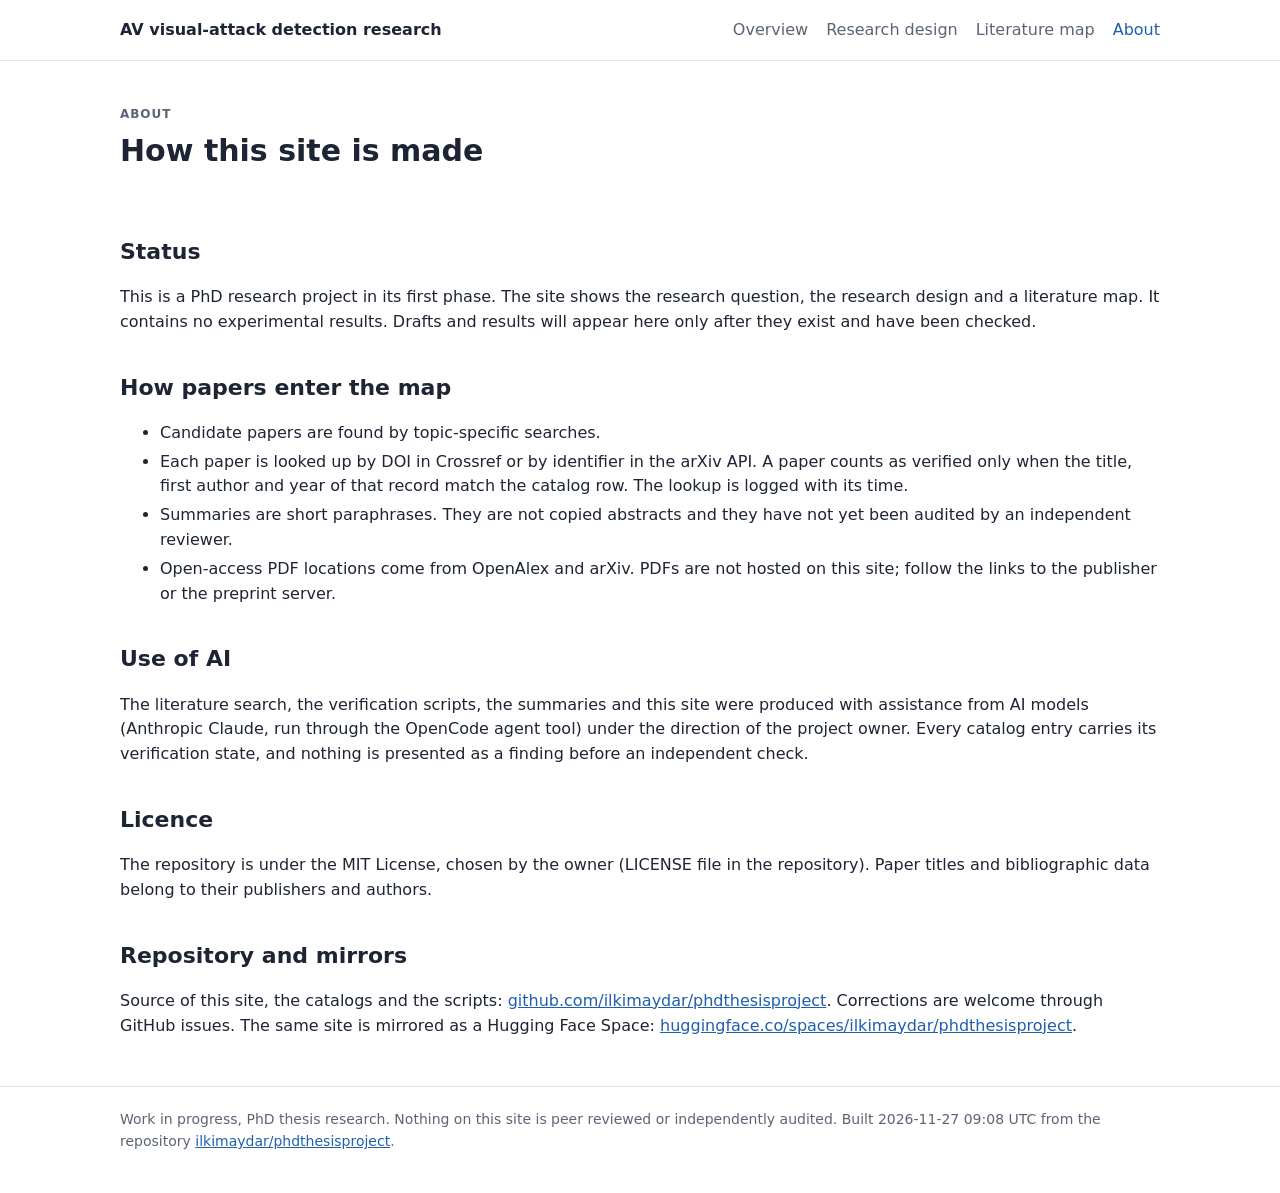
==== site/about.html @ 3220055a "Add light and optic attack harvest (16 verified rows, 338 candidates) New catalog LIT_OPT from an ar" ====
<!doctype html>
<html lang="en">
<head>
<meta charset="utf-8">
<meta name="viewport" content="width=device-width, initial-scale=1">
<title>About | Physical visual attacks on AV perception</title>
<meta name="description" content="PhD research: lightweight and explainable detection of physical visual adversarial attacks on object detection in autonomous vehicles. Work in progress.">
<link rel="stylesheet" href="assets/style.css">
</head>
<body>
<header class="site"><div class="wrap"><a class="brand" href="index.html">AV visual-attack detection research</a><nav><a href="index.html">Overview</a><a href="design.html">Research design</a><a href="literature.html">Literature map</a><a href="about.html" class="on">About</a></nav></div></header>
<main class="wrap">

<section class="hero"><div class="kicker">About</div><h1>How this site is made</h1></section>
<h2>Status</h2>
<p>This is a PhD research project in its first phase. The site shows the research question, the research design and a literature map. It contains no experimental results. Drafts and results will appear here only after they exist and have been checked.</p>
<h2>How papers enter the map</h2>
<ul class="tight">
<li>Candidate papers are found by topic-specific searches.</li>
<li>Each paper is looked up by DOI in Crossref or by identifier in the arXiv API. A paper counts as verified only when the title, first author and year of that record match the catalog row. The lookup is logged with its time.</li>
<li>Summaries are short paraphrases. They are not copied abstracts and they have not yet been audited by an independent reviewer.</li>
<li>Open-access PDF locations come from OpenAlex and arXiv. PDFs are not hosted on this site; follow the links to the publisher or the preprint server.</li>
</ul>
<h2>Use of AI</h2>
<p>The literature search, the verification scripts, the summaries and this site were produced with assistance from AI models (Anthropic Claude, run through the OpenCode agent tool) under the direction of the project owner. Every catalog entry carries its verification state, and nothing is presented as a finding before an independent check.</p>
<h2>Licence</h2>
<p>The repository is under the MIT License, chosen by the owner (LICENSE file in the repository). Paper titles and bibliographic data belong to their publishers and authors.</p>
<h2>Repository and mirrors</h2>
<p>Source of this site, the catalogs and the scripts: <a href="https://github.com/ilkimaydar/phdthesisproject">github.com/ilkimaydar/phdthesisproject</a>. Corrections are welcome through GitHub issues. The same site is mirrored as a Hugging Face Space: <a href="https://huggingface.co/spaces/ilkimaydar/phdthesisproject">huggingface.co/spaces/ilkimaydar/phdthesisproject</a>.</p>

</main>
<footer><div class="wrap">Work in progress, PhD thesis research. Nothing on this site is peer reviewed or independently audited. Built 2026-11-27 09:08 UTC from the repository <a href="https://github.com/ilkimaydar/phdthesisproject">ilkimaydar/phdthesisproject</a>.</div></footer>
</body>
</html>
---- site/assets/style.css ----
:root{--bg:#ffffff;--ink:#1d2433;--muted:#5b6475;--line:#e3e7ee;--soft:#f5f7fb;--accent:#1f5fae;--accent-soft:#e8f0fb;--warn:#8a5a00;--warn-soft:#fff6e0;--ok:#1d6b3a;--ok-soft:#e7f5ec}
*{box-sizing:border-box}
html{color-scheme:light}
body{margin:0;background:var(--bg);color:var(--ink);font:16px/1.55 system-ui,-apple-system,"Segoe UI",Roboto,Helvetica,Arial,sans-serif}
a{color:var(--accent)}
header.site{border-bottom:1px solid var(--line);background:#fff;position:sticky;top:0;z-index:5}
.wrap{max-width:1080px;margin:0 auto;padding:0 20px}
header.site .wrap{display:flex;align-items:center;justify-content:space-between;gap:16px;min-height:60px;flex-wrap:wrap}
.brand{font-weight:700;color:var(--ink);text-decoration:none}
nav a{margin-left:18px;text-decoration:none;color:var(--muted);font-weight:500}
nav a.on,nav a:hover{color:var(--accent)}
.hero{padding:44px 0 18px}
.kicker{text-transform:uppercase;letter-spacing:.08em;font-size:12px;color:var(--muted);font-weight:600}
h1{font-size:30px;line-height:1.25;margin:8px 0 12px}
h2{font-size:22px;margin:36px 0 12px}
h3{font-size:17px;margin:0 0 6px}
.lead{font-size:18px;color:var(--muted);max-width:820px}
.notice{background:var(--warn-soft);border:1px solid #f0dca6;color:var(--warn);border-radius:8px;padding:12px 14px;margin:18px 0;font-size:14.5px}
.grid{display:grid;gap:16px}
.g2{grid-template-columns:repeat(auto-fit,minmax(300px,1fr))}
.g3{grid-template-columns:repeat(auto-fit,minmax(230px,1fr))}
.card{border:1px solid var(--line);border-radius:10px;padding:16px 18px;background:#fff}
.card.soft{background:var(--soft)}
.card .tag{display:inline-block;font-size:12px;font-weight:600;color:var(--accent);background:var(--accent-soft);border-radius:999px;padding:2px 10px;margin-bottom:8px}
.stat{font-size:28px;font-weight:700}
.muted{color:var(--muted)}
.small{font-size:14px}
ol.contrib li,ul.tight li{margin:4px 0}
.flow{display:flex;flex-wrap:wrap;align-items:stretch;gap:8px;margin:12px 0}
.flow .step{flex:1 1 150px;border:1px solid var(--line);border-radius:10px;padding:10px 12px;background:var(--soft);font-size:14px}
.flow .step b{display:block;font-size:12px;text-transform:uppercase;letter-spacing:.06em;color:var(--muted);margin-bottom:4px}
.flow .arrow{align-self:center;color:var(--muted);font-weight:700}
dl.kv{display:grid;grid-template-columns:150px 1fr;gap:6px 14px;margin:10px 0}
dl.kv dt{color:var(--muted);font-size:14px}
dl.kv dd{margin:0}
.limit{border-left:3px solid #d9a441;padding:6px 12px;background:var(--warn-soft);font-size:14.5px;margin-top:10px}
.controls{display:flex;flex-wrap:wrap;gap:10px;margin:14px 0}
.controls input,.controls select{font:inherit;font-size:14.5px;padding:8px 10px;border:1px solid var(--line);border-radius:8px;background:#fff;color:var(--ink)}
.controls input{flex:1 1 260px}
table.papers{width:100%;border-collapse:collapse;font-size:14.5px}
table.papers th{position:sticky;top:60px;background:#fff;text-align:left;border-bottom:2px solid var(--line);padding:8px 6px;font-size:13px;color:var(--muted);cursor:pointer;white-space:nowrap}
table.papers td{border-bottom:1px solid var(--line);padding:9px 6px;vertical-align:top}
.title{font-weight:600}
.badge{display:inline-block;font-size:11.5px;border-radius:999px;padding:1px 8px;margin:2px 4px 2px 0;white-space:nowrap;border:1px solid var(--line);color:var(--muted)}
.badge.ok{color:var(--ok);background:var(--ok-soft);border-color:#bfe3cb}
.badge.pre{color:var(--warn);background:var(--warn-soft);border-color:#f0dca6}
.badge.topic{color:var(--accent);background:var(--accent-soft);border-color:#c9dbf3}
.links a{margin-right:10px;white-space:nowrap}
footer{border-top:1px solid var(--line);margin-top:48px;padding:22px 0 40px;color:var(--muted);font-size:14px}
@media (max-width:640px){h1{font-size:24px}dl.kv{grid-template-columns:1fr}nav a{margin-left:12px}}
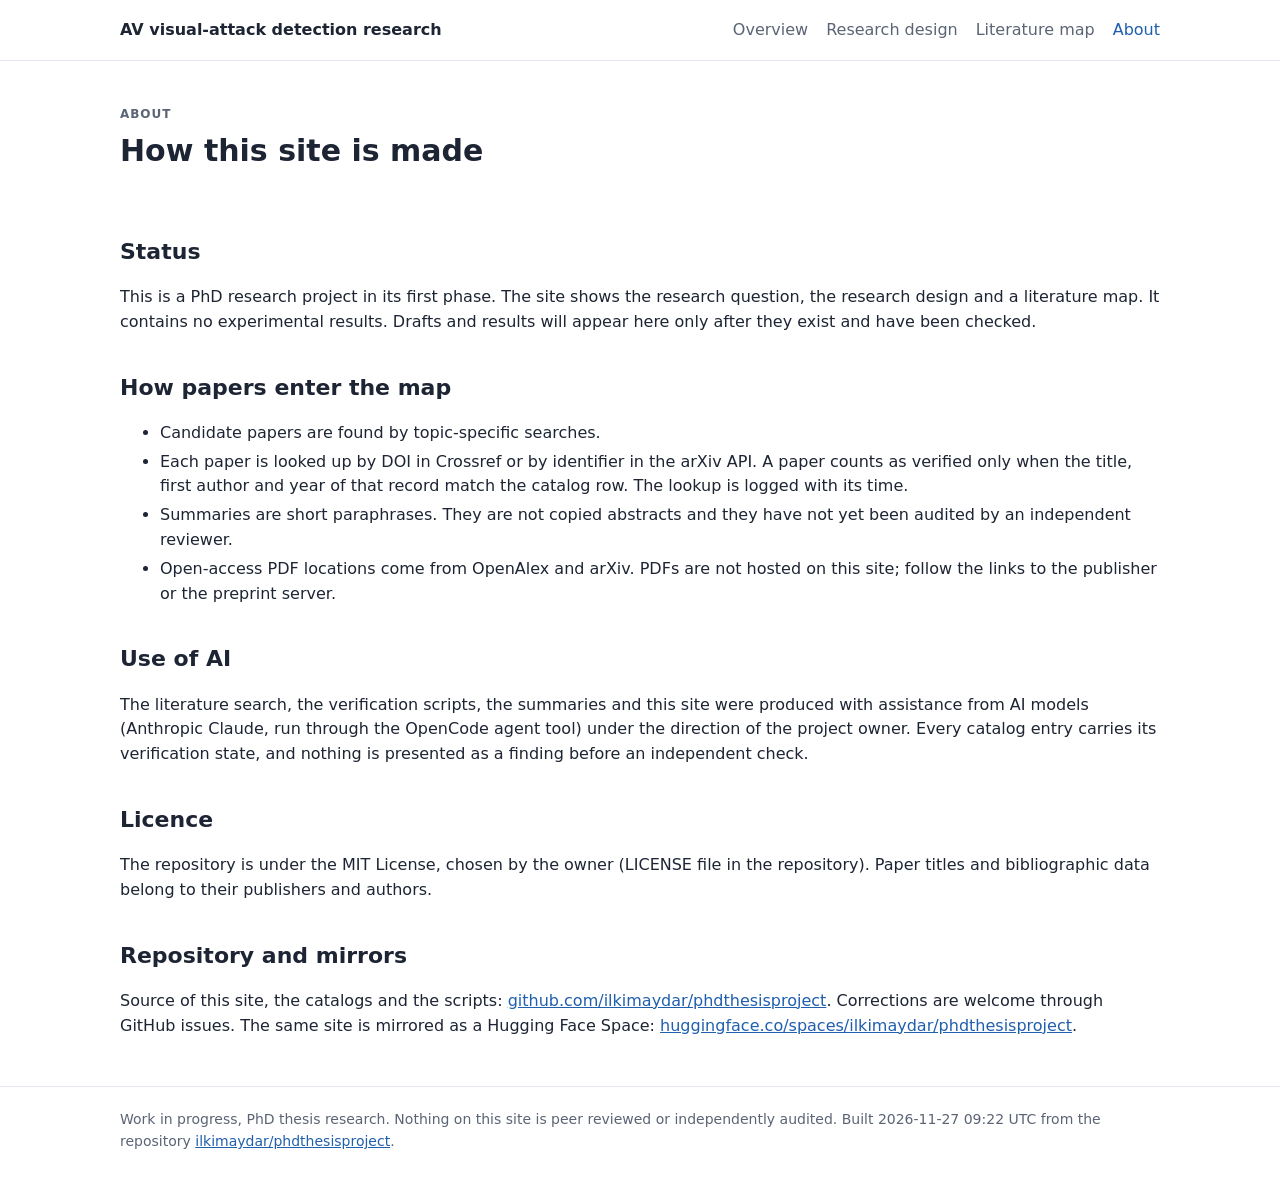
==== commit 4f9f1764: "Add three light and optic papers (laser-flare protection, glare reliability fusion, brightness-restr" ====
--- a/site/about.html
+++ b/site/about.html
@@ -29,6 +29,6 @@
 <p>Source of this site, the catalogs and the scripts: <a href="https://github.com/ilkimaydar/phdthesisproject">github.com/ilkimaydar/phdthesisproject</a>. Corrections are welcome through GitHub issues. The same site is mirrored as a Hugging Face Space: <a href="https://huggingface.co/spaces/ilkimaydar/phdthesisproject">huggingface.co/spaces/ilkimaydar/phdthesisproject</a>.</p>
 
 </main>
-<footer><div class="wrap">Work in progress, PhD thesis research. Nothing on this site is peer reviewed or independently audited. Built 2026-11-27 09:08 UTC from the repository <a href="https://github.com/ilkimaydar/phdthesisproject">ilkimaydar/phdthesisproject</a>.</div></footer>
+<footer><div class="wrap">Work in progress, PhD thesis research. Nothing on this site is peer reviewed or independently audited. Built 2026-11-27 09:22 UTC from the repository <a href="https://github.com/ilkimaydar/phdthesisproject">ilkimaydar/phdthesisproject</a>.</div></footer>
 </body>
 </html>
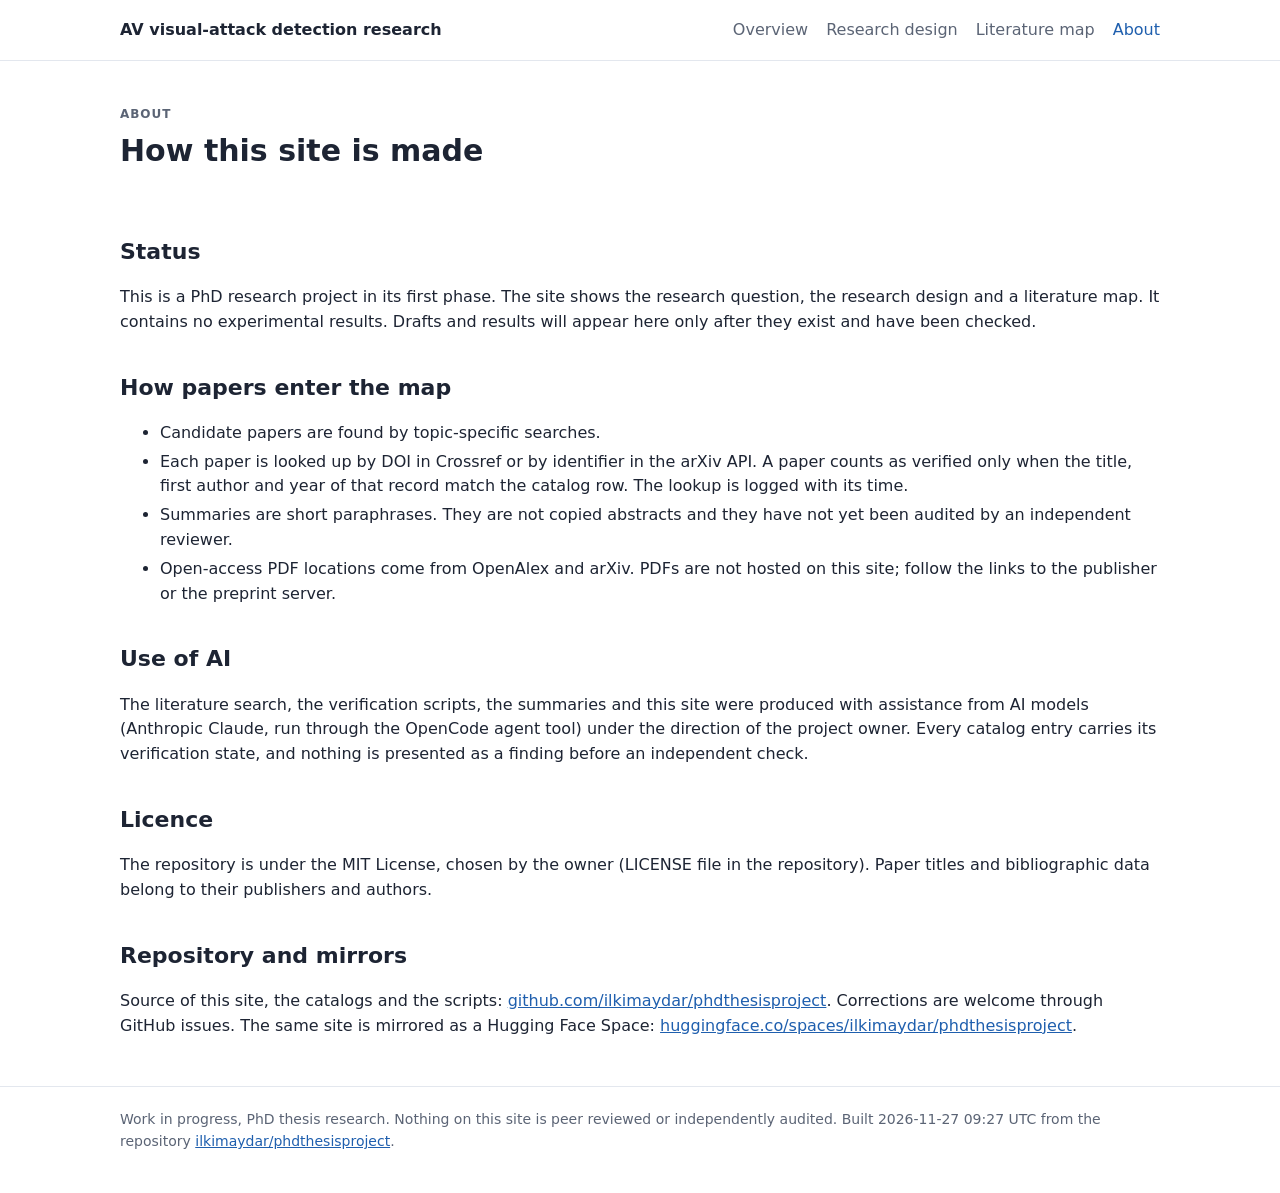
==== commit 196f4c12: "Add 19 light and optic papers (closest prior work AD2, sim-to-real, laser dazzle) and fix 3 catalog " ====
--- a/site/about.html
+++ b/site/about.html
@@ -29,6 +29,6 @@
 <p>Source of this site, the catalogs and the scripts: <a href="https://github.com/ilkimaydar/phdthesisproject">github.com/ilkimaydar/phdthesisproject</a>. Corrections are welcome through GitHub issues. The same site is mirrored as a Hugging Face Space: <a href="https://huggingface.co/spaces/ilkimaydar/phdthesisproject">huggingface.co/spaces/ilkimaydar/phdthesisproject</a>.</p>
 
 </main>
-<footer><div class="wrap">Work in progress, PhD thesis research. Nothing on this site is peer reviewed or independently audited. Built 2026-11-27 09:22 UTC from the repository <a href="https://github.com/ilkimaydar/phdthesisproject">ilkimaydar/phdthesisproject</a>.</div></footer>
+<footer><div class="wrap">Work in progress, PhD thesis research. Nothing on this site is peer reviewed or independently audited. Built 2026-11-27 09:27 UTC from the repository <a href="https://github.com/ilkimaydar/phdthesisproject">ilkimaydar/phdthesisproject</a>.</div></footer>
 </body>
 </html>
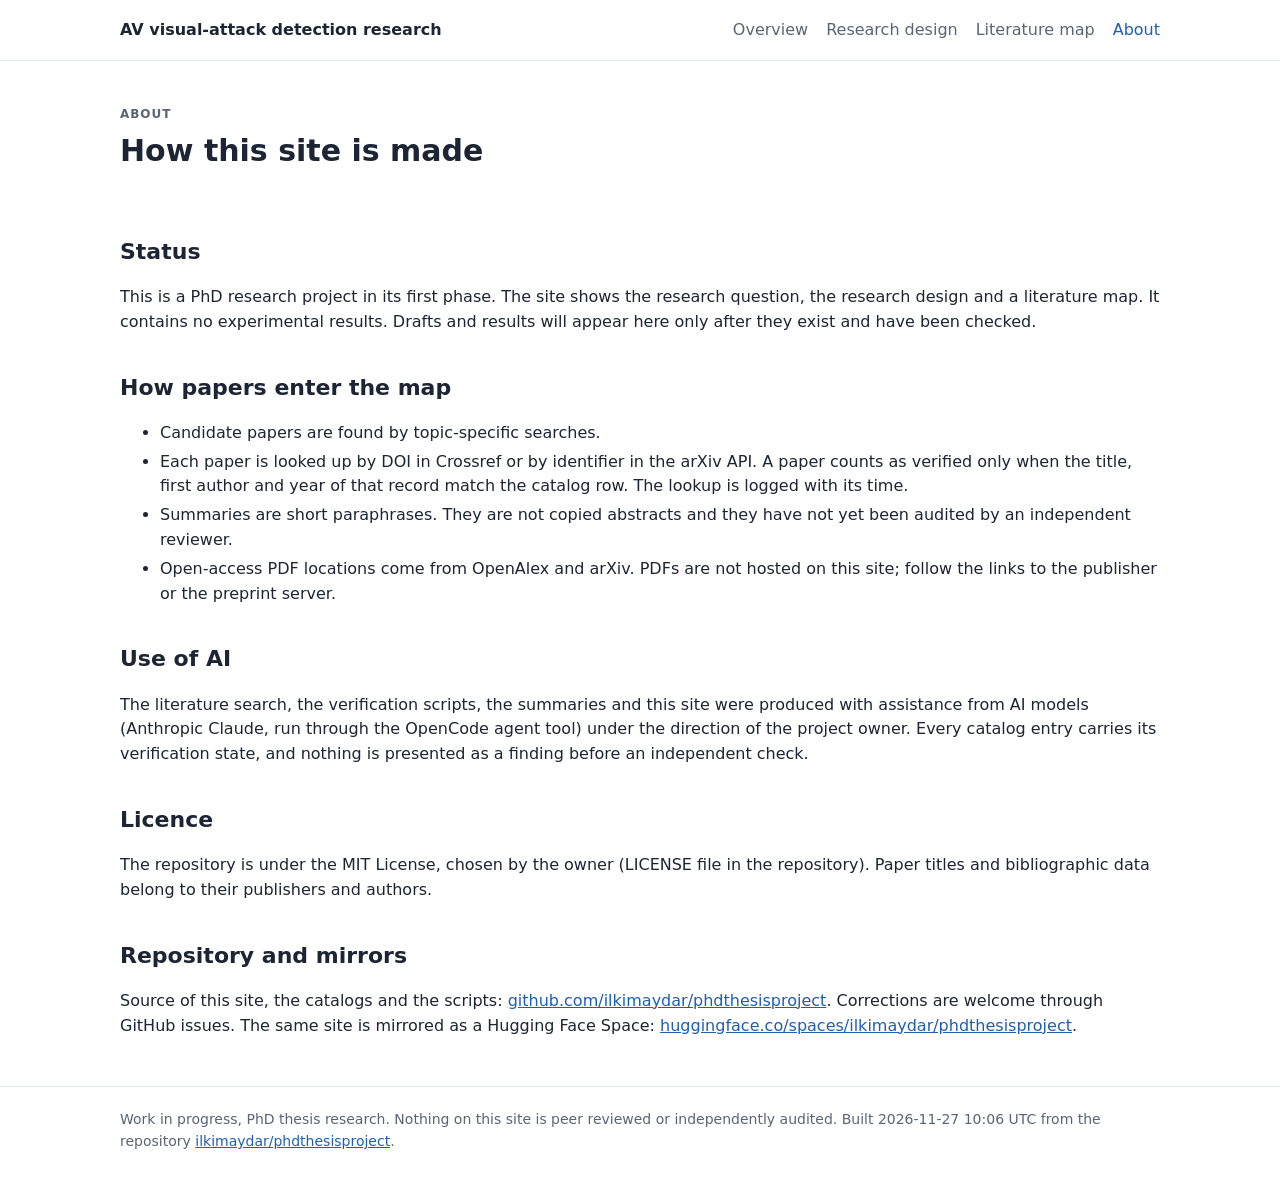
==== commit 2caf847c: "Add PaniCar and FLASH details, correct GhostImage venue (RAID 2020), 36 light and optic rows" ====
--- a/site/about.html
+++ b/site/about.html
@@ -29,6 +29,6 @@
 <p>Source of this site, the catalogs and the scripts: <a href="https://github.com/ilkimaydar/phdthesisproject">github.com/ilkimaydar/phdthesisproject</a>. Corrections are welcome through GitHub issues. The same site is mirrored as a Hugging Face Space: <a href="https://huggingface.co/spaces/ilkimaydar/phdthesisproject">huggingface.co/spaces/ilkimaydar/phdthesisproject</a>.</p>
 
 </main>
-<footer><div class="wrap">Work in progress, PhD thesis research. Nothing on this site is peer reviewed or independently audited. Built 2026-11-27 09:27 UTC from the repository <a href="https://github.com/ilkimaydar/phdthesisproject">ilkimaydar/phdthesisproject</a>.</div></footer>
+<footer><div class="wrap">Work in progress, PhD thesis research. Nothing on this site is peer reviewed or independently audited. Built 2026-11-27 10:06 UTC from the repository <a href="https://github.com/ilkimaydar/phdthesisproject">ilkimaydar/phdthesisproject</a>.</div></footer>
 </body>
 </html>
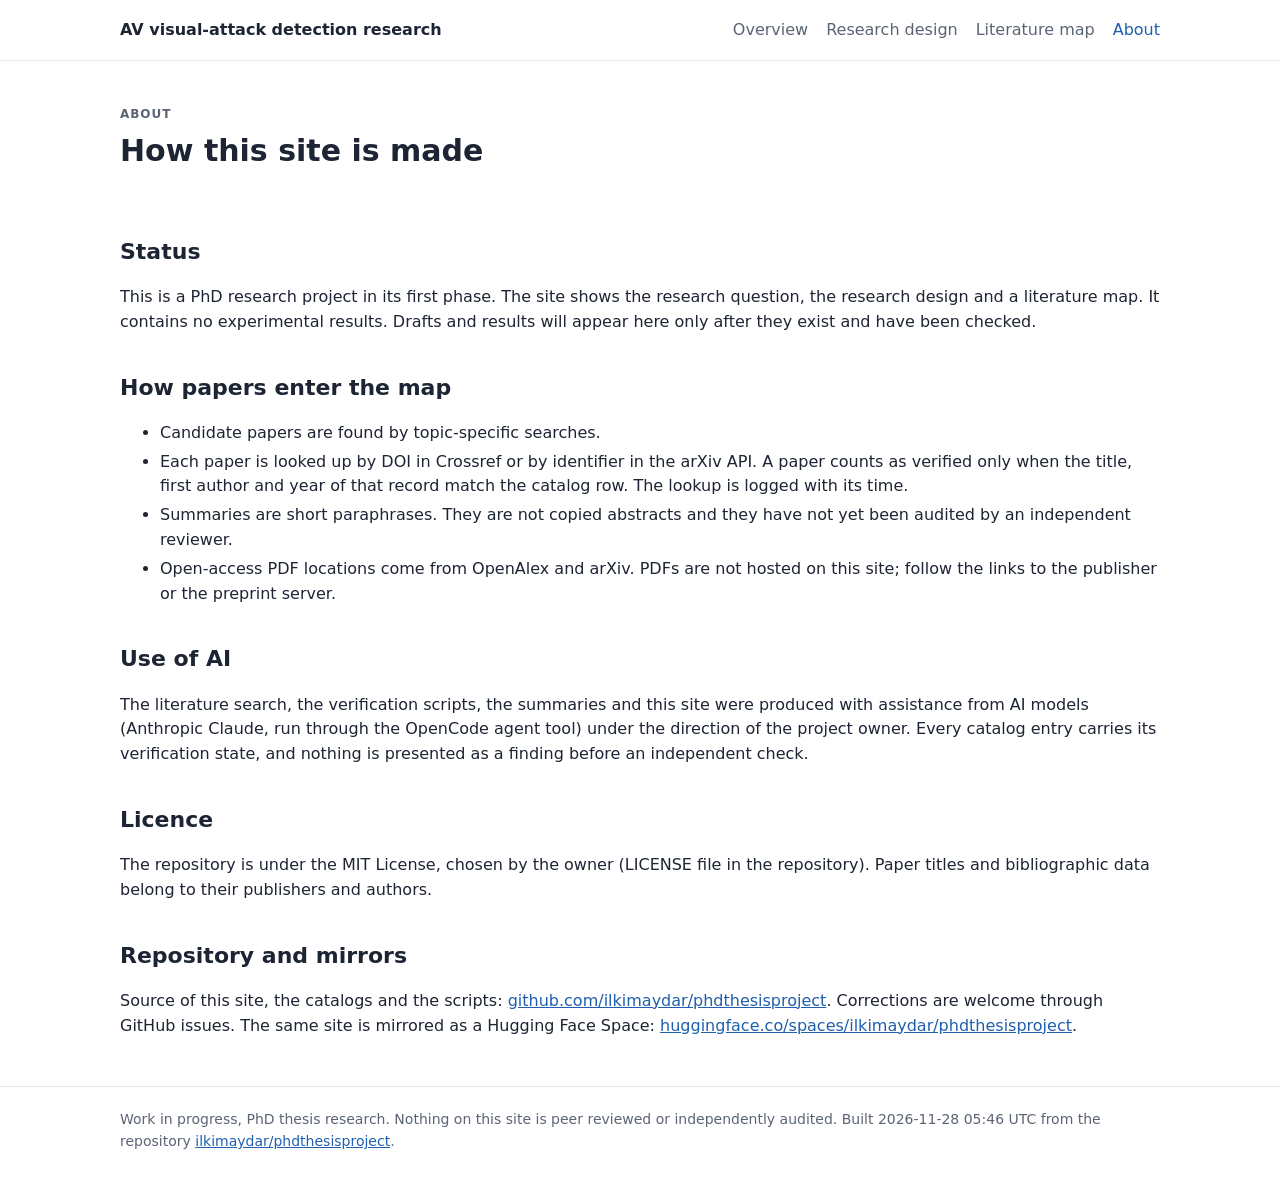
==== commit 1d20c8f2: "Add Crossref harvest script and candidate list for light and optic attack literature" ====
--- a/site/about.html
+++ b/site/about.html
@@ -29,6 +29,6 @@
 <p>Source of this site, the catalogs and the scripts: <a href="https://github.com/ilkimaydar/phdthesisproject">github.com/ilkimaydar/phdthesisproject</a>. Corrections are welcome through GitHub issues. The same site is mirrored as a Hugging Face Space: <a href="https://huggingface.co/spaces/ilkimaydar/phdthesisproject">huggingface.co/spaces/ilkimaydar/phdthesisproject</a>.</p>
 
 </main>
-<footer><div class="wrap">Work in progress, PhD thesis research. Nothing on this site is peer reviewed or independently audited. Built 2026-11-27 10:06 UTC from the repository <a href="https://github.com/ilkimaydar/phdthesisproject">ilkimaydar/phdthesisproject</a>.</div></footer>
+<footer><div class="wrap">Work in progress, PhD thesis research. Nothing on this site is peer reviewed or independently audited. Built 2026-11-28 05:46 UTC from the repository <a href="https://github.com/ilkimaydar/phdthesisproject">ilkimaydar/phdthesisproject</a>.</div></footer>
 </body>
 </html>
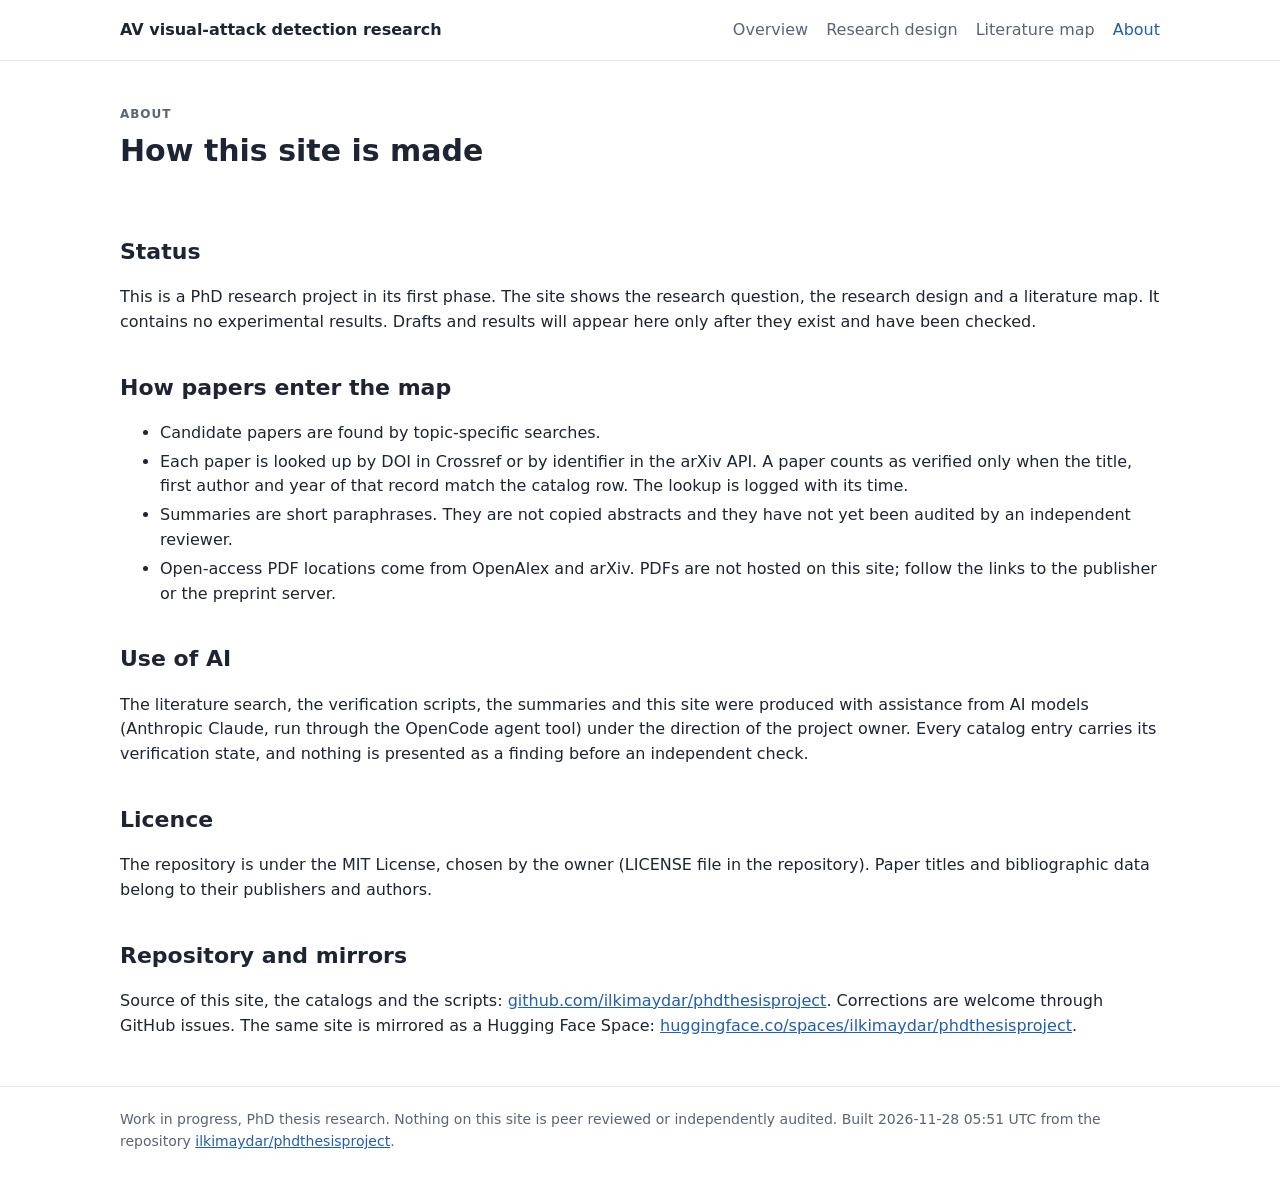
==== commit 5124f3e4: "Add 48 peer-reviewed light and optic papers (defenses, benign look-alikes), Crossref harvest script " ====
--- a/site/about.html
+++ b/site/about.html
@@ -29,6 +29,6 @@
 <p>Source of this site, the catalogs and the scripts: <a href="https://github.com/ilkimaydar/phdthesisproject">github.com/ilkimaydar/phdthesisproject</a>. Corrections are welcome through GitHub issues. The same site is mirrored as a Hugging Face Space: <a href="https://huggingface.co/spaces/ilkimaydar/phdthesisproject">huggingface.co/spaces/ilkimaydar/phdthesisproject</a>.</p>
 
 </main>
-<footer><div class="wrap">Work in progress, PhD thesis research. Nothing on this site is peer reviewed or independently audited. Built 2026-11-28 05:46 UTC from the repository <a href="https://github.com/ilkimaydar/phdthesisproject">ilkimaydar/phdthesisproject</a>.</div></footer>
+<footer><div class="wrap">Work in progress, PhD thesis research. Nothing on this site is peer reviewed or independently audited. Built 2026-11-28 05:51 UTC from the repository <a href="https://github.com/ilkimaydar/phdthesisproject">ilkimaydar/phdthesisproject</a>.</div></footer>
 </body>
 </html>
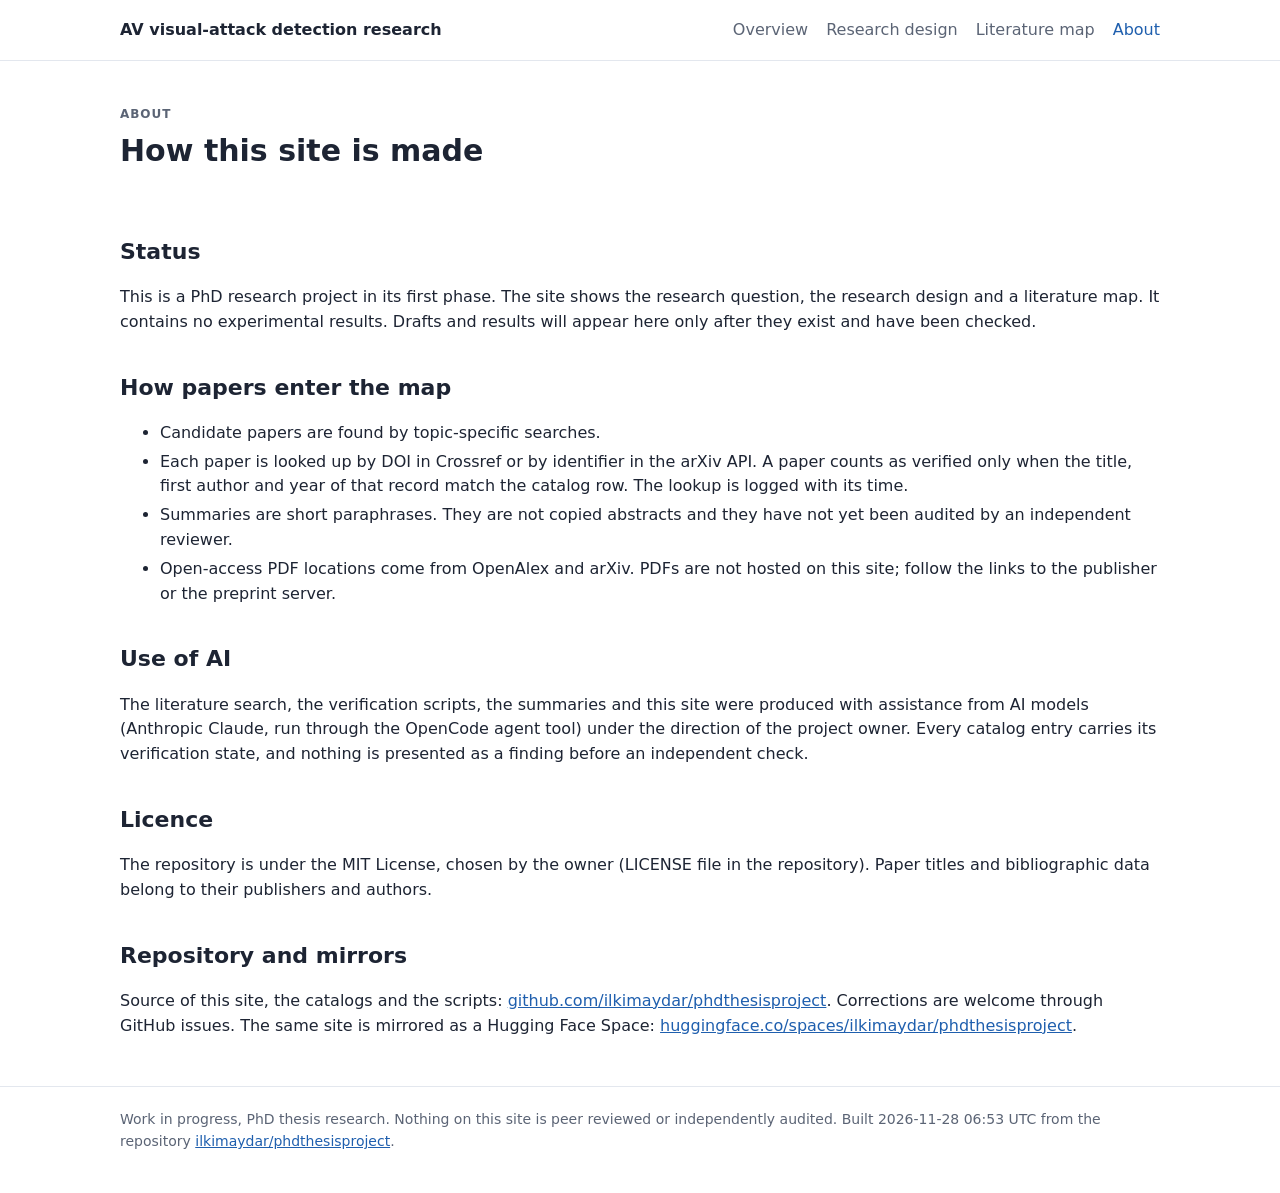
==== commit a0a50baa: "Refresh export (no content change expected)" ====
--- a/site/about.html
+++ b/site/about.html
@@ -29,6 +29,6 @@
 <p>Source of this site, the catalogs and the scripts: <a href="https://github.com/ilkimaydar/phdthesisproject">github.com/ilkimaydar/phdthesisproject</a>. Corrections are welcome through GitHub issues. The same site is mirrored as a Hugging Face Space: <a href="https://huggingface.co/spaces/ilkimaydar/phdthesisproject">huggingface.co/spaces/ilkimaydar/phdthesisproject</a>.</p>
 
 </main>
-<footer><div class="wrap">Work in progress, PhD thesis research. Nothing on this site is peer reviewed or independently audited. Built 2026-11-28 05:51 UTC from the repository <a href="https://github.com/ilkimaydar/phdthesisproject">ilkimaydar/phdthesisproject</a>.</div></footer>
+<footer><div class="wrap">Work in progress, PhD thesis research. Nothing on this site is peer reviewed or independently audited. Built 2026-11-28 06:53 UTC from the repository <a href="https://github.com/ilkimaydar/phdthesisproject">ilkimaydar/phdthesisproject</a>.</div></footer>
 </body>
 </html>
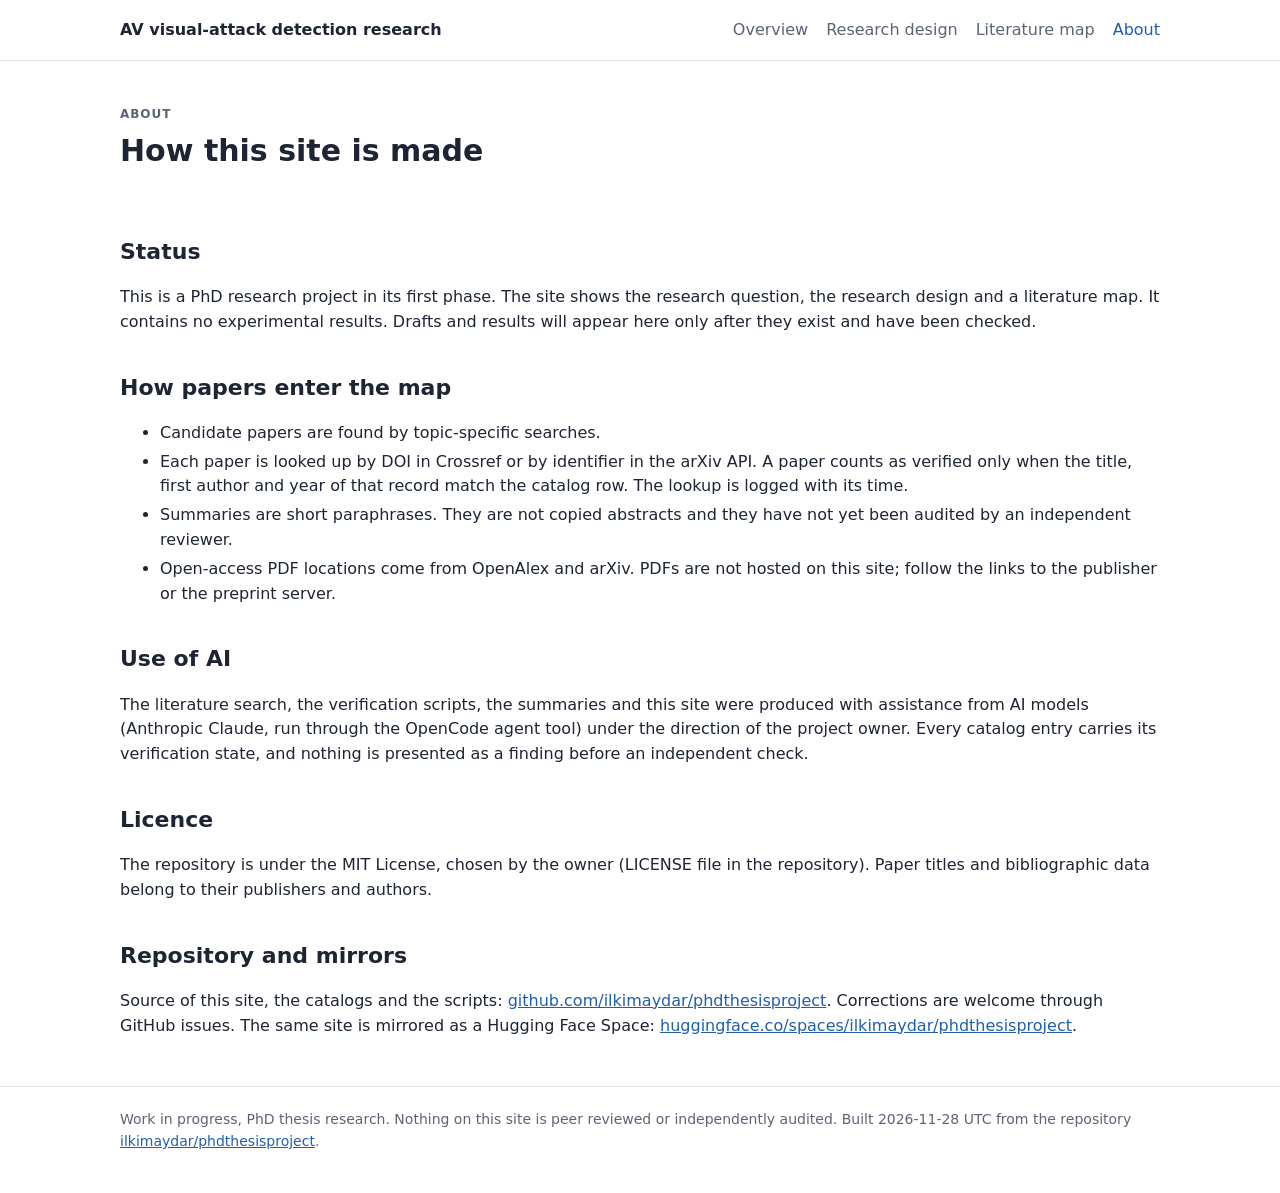
==== commit a00d943d: "Site build stamp shows the date only" ====
--- a/site/about.html
+++ b/site/about.html
@@ -29,6 +29,6 @@
 <p>Source of this site, the catalogs and the scripts: <a href="https://github.com/ilkimaydar/phdthesisproject">github.com/ilkimaydar/phdthesisproject</a>. Corrections are welcome through GitHub issues. The same site is mirrored as a Hugging Face Space: <a href="https://huggingface.co/spaces/ilkimaydar/phdthesisproject">huggingface.co/spaces/ilkimaydar/phdthesisproject</a>.</p>
 
 </main>
-<footer><div class="wrap">Work in progress, PhD thesis research. Nothing on this site is peer reviewed or independently audited. Built 2026-11-28 06:53 UTC from the repository <a href="https://github.com/ilkimaydar/phdthesisproject">ilkimaydar/phdthesisproject</a>.</div></footer>
+<footer><div class="wrap">Work in progress, PhD thesis research. Nothing on this site is peer reviewed or independently audited. Built 2026-11-28 UTC from the repository <a href="https://github.com/ilkimaydar/phdthesisproject">ilkimaydar/phdthesisproject</a>.</div></footer>
 </body>
 </html>
